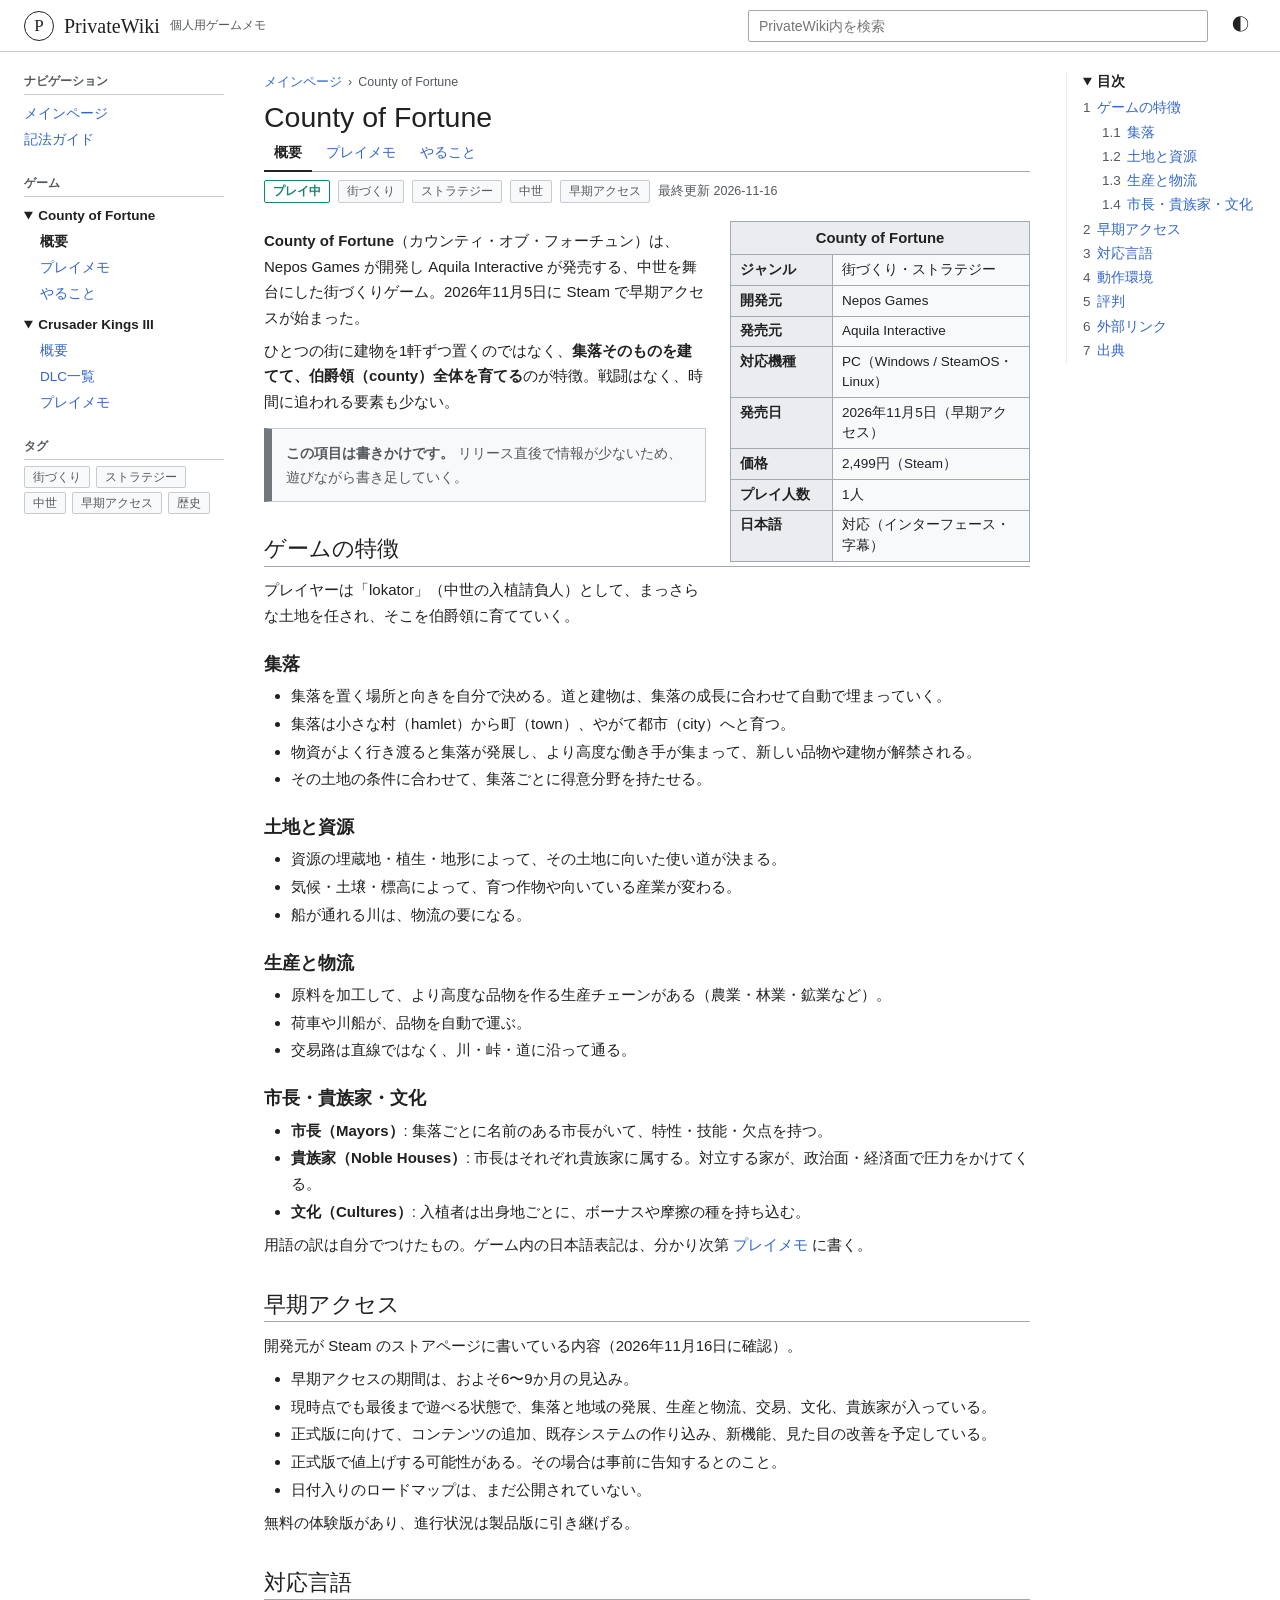
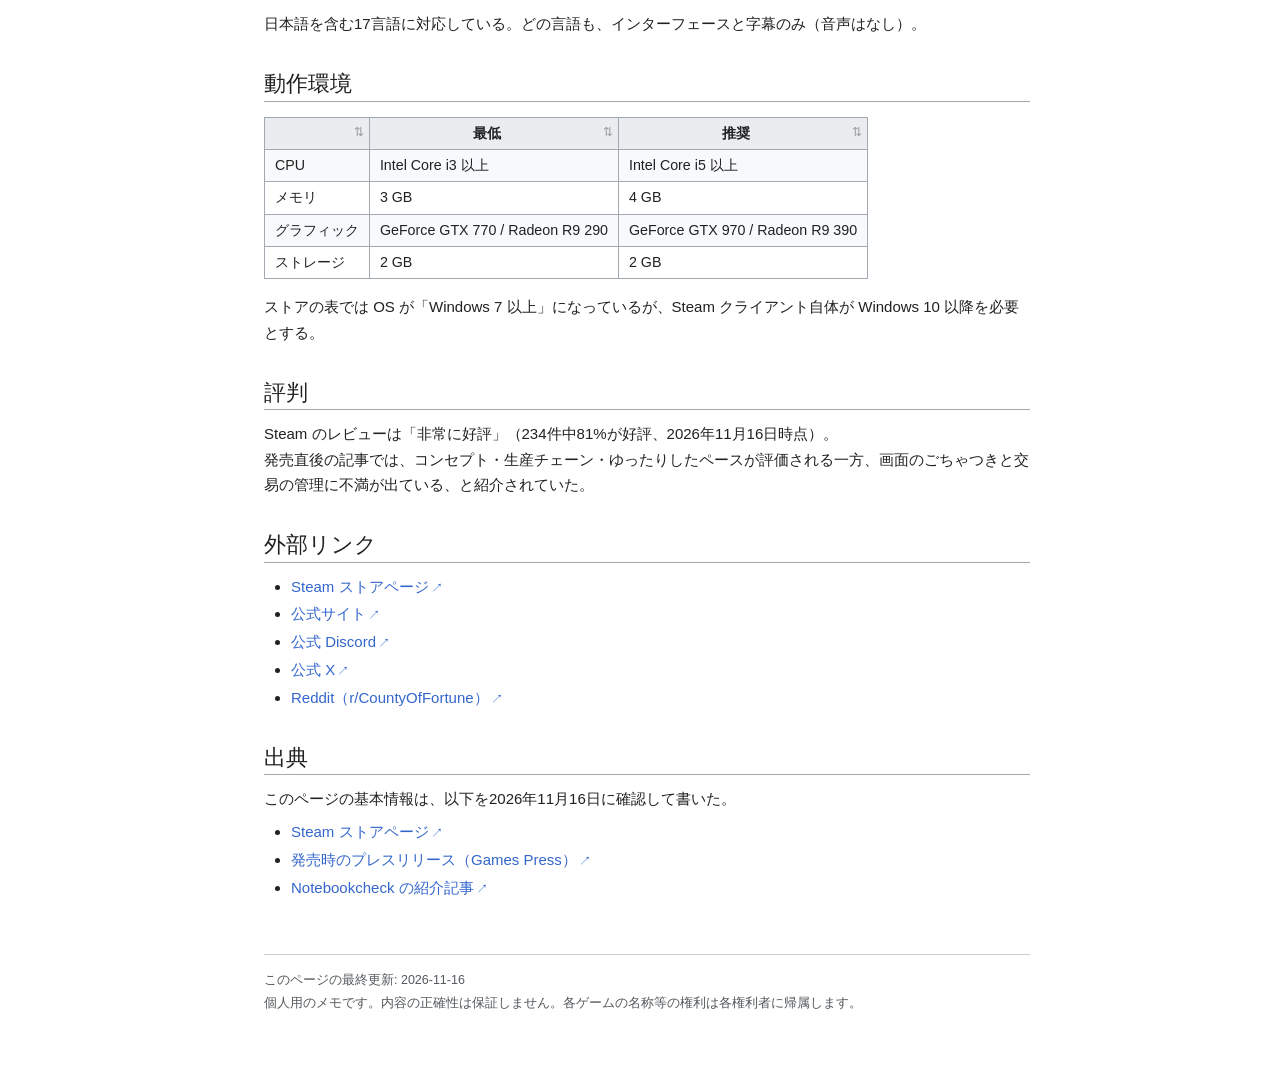
==== games/county-of-fortune/index.html @ 24b830d9 "first commit" ====
<!doctype html>
<html lang="ja">
<head>
<meta charset="utf-8">
<meta name="viewport" content="width=device-width, initial-scale=1">
<title>County of Fortune - PrivateWiki</title>
<link rel="stylesheet" href="../../assets/wiki.css">
</head>
<body>
<noscript>このページの表示には JavaScript が必要です。</noscript>

<script type="text/markdown">
# County of Fortune

:::infobox County of Fortune
ジャンル | 街づくり・ストラテジー
開発元 | Nepos Games
発売元 | Aquila Interactive
対応機種 | PC（Windows / SteamOS・Linux）
発売日 | 2026年11月5日（早期アクセス）
価格 | 2,499円（Steam）
プレイ人数 | 1人
日本語 | 対応（インターフェース・字幕）
:::

**County of Fortune**（カウンティ・オブ・フォーチュン）は、Nepos Games が開発し Aquila Interactive が発売する、中世を舞台にした街づくりゲーム。2026年11月5日に Steam で早期アクセスが始まった。

ひとつの街に建物を1軒ずつ置くのではなく、**集落そのものを建てて、伯爵領（county）全体を育てる**のが特徴。戦闘はなく、時間に追われる要素も少ない。

:::stub リリース直後で情報が少ないため、遊びながら書き足していく。

## ゲームの特徴

プレイヤーは「lokator」（中世の入植請負人）として、まっさらな土地を任され、そこを伯爵領に育てていく。

### 集落

- 集落を置く場所と向きを自分で決める。道と建物は、集落の成長に合わせて自動で埋まっていく。
- 集落は小さな村（hamlet）から町（town）、やがて都市（city）へと育つ。
- 物資がよく行き渡ると集落が発展し、より高度な働き手が集まって、新しい品物や建物が解禁される。
- その土地の条件に合わせて、集落ごとに得意分野を持たせる。

### 土地と資源

- 資源の埋蔵地・植生・地形によって、その土地に向いた使い道が決まる。
- 気候・土壌・標高によって、育つ作物や向いている産業が変わる。
- 船が通れる川は、物流の要になる。

### 生産と物流

- 原料を加工して、より高度な品物を作る生産チェーンがある（農業・林業・鉱業など）。
- 荷車や川船が、品物を自動で運ぶ。
- 交易路は直線ではなく、川・峠・道に沿って通る。

### 市長・貴族家・文化

- **市長（Mayors）**: 集落ごとに名前のある市長がいて、特性・技能・欠点を持つ。
- **貴族家（Noble Houses）**: 市長はそれぞれ貴族家に属する。対立する家が、政治面・経済面で圧力をかけてくる。
- **文化（Cultures）**: 入植者は出身地ごとに、ボーナスや摩擦の種を持ち込む。

用語の訳は自分でつけたもの。ゲーム内の日本語表記は、分かり次第 [[プレイメモ]] に書く。

## 早期アクセス

開発元が Steam のストアページに書いている内容（2026年11月16日に確認）。

- 早期アクセスの期間は、およそ6〜9か月の見込み。
- 現時点でも最後まで遊べる状態で、集落と地域の発展、生産と物流、交易、文化、貴族家が入っている。
- 正式版に向けて、コンテンツの追加、既存システムの作り込み、新機能、見た目の改善を予定している。
- 正式版で値上げする可能性がある。その場合は事前に告知するとのこと。
- 日付入りのロードマップは、まだ公開されていない。

無料の体験版があり、進行状況は製品版に引き継げる。

## 対応言語

日本語を含む17言語に対応している。どの言語も、インターフェースと字幕のみ（音声はなし）。

## 動作環境

| | 最低 | 推奨 |
|---|---|---|
| CPU | Intel Core i3 以上 | Intel Core i5 以上 |
| メモリ | 3 GB | 4 GB |
| グラフィック | GeForce GTX 770 / Radeon R9 290 | GeForce GTX 970 / Radeon R9 390 |
| ストレージ | 2 GB | 2 GB |

ストアの表では OS が「Windows 7 以上」になっているが、Steam クライアント自体が Windows 10 以降を必要とする。

## 評判

Steam のレビューは「非常に好評」（234件中81%が好評、2026年11月16日時点）。
発売直後の記事では、コンセプト・生産チェーン・ゆったりしたペースが評価される一方、画面のごちゃつきと交易の管理に不満が出ている、と紹介されていた。

## 外部リンク

- [Steam ストアページ](https://store.steampowered.com/app/3204330/County_of_Fortune/)
- [公式サイト](https://nepos.games/county_of_fortune/)
- [公式 Discord](https://discord.gg/S4QCYrXwpE)
- [公式 X](https://x.com/CountyOfFortune)
- [Reddit（r/CountyOfFortune）](https://www.reddit.com/r/CountyOfFortune/)

## 出典

このページの基本情報は、以下を2026年11月16日に確認して書いた。

- [Steam ストアページ](https://store.steampowered.com/app/3204330/County_of_Fortune/)
- [発売時のプレスリリース（Games Press）](https://www.gamespress.com/en-US/Indie-county-builder-County-of-Fortune-lands-into-Steam-Early-Access-t)
- [Notebookcheck の紹介記事](https://www.notebookcheck.net/New-on-Steam-This-medieval-city-builder-lets-players-develop-entire-counties.1444200.0.html)
</script>

<script src="../../assets/vendor/marked.min.js"></script>
<script src="../../assets/pages.js"></script>
<script src="../../assets/wiki.js"></script>
</body>
</html>
---- assets/wiki.css ----
/* PrivateWiki — Wikipedia風の共通スタイル */

:root {
  --bg: #ffffff;
  --bg-subtle: #f8f9fa;
  --bg-header: #eaecf0;
  --bg-stripe: #ffffff;
  --text: #202122;
  --text-sub: #54595d;
  --border: #a2a9b1;
  --border-light: #c8ccd1;
  --border-faint: #eaecf0;
  --link: #3366cc;
  --link-visited: #6b4ba1;
  --link-new: #d73333;
  --mark: #fef6a7;
  --note: #3366cc;
  --warn: #edab00;
  --stub: #72777d;
  --ok: #14866d;
  --shadow: 0 2px 10px rgba(0, 0, 0, 0.16);
  --font-sans: -apple-system, BlinkMacSystemFont, "Segoe UI", "Hiragino Kaku Gothic ProN",
    "Yu Gothic UI", "Meiryo", sans-serif;
  --font-serif: "Linux Libertine", Georgia, "Times New Roman", "Hiragino Mincho ProN",
    "Yu Mincho", "YuMincho", serif;
  --font-mono: Consolas, "SFMono-Regular", Menlo, "MS Gothic", monospace;
  --header-h: 52px;
  color-scheme: light;
}

:root[data-theme="dark"] {
  --bg: #101418;
  --bg-subtle: #1b1f24;
  --bg-header: #272c33;
  --bg-stripe: #14181d;
  --text: #eaecf0;
  --text-sub: #a2a9b1;
  --border: #5b6269;
  --border-light: #434a51;
  --border-faint: #2a2f36;
  --link: #88a3e8;
  --link-visited: #a799cd;
  --link-new: #fd7865;
  --mark: #6b5a00;
  --note: #6d8fe0;
  --warn: #d9a200;
  --stub: #8a9199;
  --ok: #2cb491;
  --shadow: 0 2px 12px rgba(0, 0, 0, 0.6);
  color-scheme: dark;
}

* {
  box-sizing: border-box;
}

html {
  scroll-padding-top: calc(var(--header-h) + 12px);
  -webkit-text-size-adjust: 100%;
}

body {
  margin: 0;
  background: var(--bg);
  color: var(--text);
  font-family: var(--font-sans);
  font-size: 15px;
  line-height: 1.7;
}

a {
  color: var(--link);
  text-decoration: none;
}

a:hover {
  text-decoration: underline;
}

a.new,
a.new:visited {
  color: var(--link-new);
}

mark {
  background: var(--mark);
  color: inherit;
  padding: 0 1px;
}

noscript {
  display: block;
  padding: 24px;
}

/* ---------- ヘッダー ---------- */

.site-header {
  position: sticky;
  top: 0;
  z-index: 20;
  display: flex;
  align-items: center;
  gap: 16px;
  height: var(--header-h);
  padding: 0 24px;
  background: var(--bg);
  border-bottom: 1px solid var(--border-light);
}

.logo {
  display: flex;
  align-items: center;
  gap: 10px;
  color: var(--text);
  font-family: var(--font-serif);
  font-size: 20px;
  white-space: nowrap;
}

.logo:hover {
  text-decoration: none;
}

.logo-mark {
  display: grid;
  place-items: center;
  width: 30px;
  height: 30px;
  border: 1px solid var(--text);
  border-radius: 50%;
  font-size: 17px;
  line-height: 1;
}

.logo small {
  color: var(--text-sub);
  font-family: var(--font-sans);
  font-size: 11.5px;
}

.search {
  position: relative;
  flex: 1;
  max-width: 460px;
  margin-left: auto;
}

.search input {
  width: 100%;
  height: 32px;
  padding: 0 10px;
  border: 1px solid var(--border);
  border-radius: 2px;
  background: var(--bg);
  color: var(--text);
  font: inherit;
  font-size: 14px;
}

.search input:focus {
  outline: 2px solid var(--link);
  outline-offset: -1px;
  border-color: var(--link);
}

.search-results {
  position: absolute;
  top: 100%;
  left: 0;
  right: 0;
  z-index: 30;
  max-height: 70vh;
  margin-top: 2px;
  overflow: auto;
  background: var(--bg);
  border: 1px solid var(--border);
  box-shadow: var(--shadow);
}

.search-results a {
  display: block;
  padding: 7px 12px;
  border-bottom: 1px solid var(--border-faint);
  color: var(--text);
}

.search-results a:hover,
.search-results a.sel {
  background: var(--bg-header);
  text-decoration: none;
}

.search-results .r-title {
  color: var(--link);
  font-weight: 600;
}

.search-results .r-sub {
  margin-left: 8px;
  color: var(--text-sub);
  font-size: 12px;
}

.search-results .r-snip {
  color: var(--text-sub);
  font-size: 12.5px;
  line-height: 1.5;
}

.search-note {
  padding: 8px 12px;
  color: var(--text-sub);
  font-size: 12.5px;
}

.icon-btn {
  display: inline-grid;
  place-items: center;
  width: 32px;
  height: 32px;
  flex: none;
  padding: 0;
  border: 1px solid transparent;
  border-radius: 2px;
  background: none;
  color: var(--text);
  font: inherit;
  font-size: 17px;
  cursor: pointer;
}

.icon-btn:hover {
  background: var(--bg-header);
}

.menu-btn {
  display: none;
}

/* ---------- レイアウト ---------- */

.layout {
  display: grid;
  grid-template-columns: 200px minmax(0, 1fr);
  column-gap: 40px;
  max-width: 1440px;
  margin: 0 auto;
  padding: 20px 24px 64px;
}

.sidebar {
  position: sticky;
  top: calc(var(--header-h) + 20px);
  align-self: start;
  max-height: calc(100vh - var(--header-h) - 40px);
  overflow: auto;
  font-size: 13.5px;
  line-height: 1.5;
}

.sidebar h2 {
  margin: 0 0 6px;
  padding-bottom: 4px;
  border-bottom: 1px solid var(--border-light);
  color: var(--text-sub);
  font-size: 12px;
  font-weight: 600;
}

.sidebar section {
  margin-bottom: 20px;
}

.sidebar ul {
  margin: 0;
  padding: 0;
  list-style: none;
}

.sidebar li {
  padding: 3px 0;
}

.sidebar details {
  margin-bottom: 4px;
}

.sidebar summary {
  padding: 3px 0;
  cursor: pointer;
  font-weight: 600;
}

.sidebar details ul {
  padding-left: 16px;
}

.sidebar .tags {
  display: flex;
  flex-wrap: wrap;
  gap: 4px 6px;
}

.backdrop {
  display: none;
}

.content {
  display: grid;
  grid-template-columns: minmax(0, 1fr);
  min-width: 0;
  max-width: 1160px;
}

.content > * {
  min-width: 0;
}

/* ---------- ページ見出しまわり ---------- */

.breadcrumb {
  margin-bottom: 6px;
  color: var(--text-sub);
  font-size: 12.5px;
}

.breadcrumb .sep {
  margin: 0 6px;
}

.page-title {
  margin: 0;
  padding-bottom: 4px;
  border-bottom: 1px solid var(--border);
  font-size: 1.9em;
  font-weight: 400;
  line-height: 1.3;
}

.page-title.has-tabs {
  border-bottom: 0;
  padding-bottom: 0;
}

.page-tabs {
  display: flex;
  flex-wrap: wrap;
  gap: 0 4px;
  border-bottom: 1px solid var(--border);
  font-size: 13.5px;
}

.page-tabs a,
.page-tabs strong {
  margin-bottom: -1px;
  padding: 6px 10px 5px;
  border-bottom: 2px solid transparent;
}

.page-tabs strong {
  border-bottom-color: var(--text);
}

.page-meta {
  display: flex;
  flex-wrap: wrap;
  align-items: center;
  gap: 4px 8px;
  margin: 8px 0 18px;
  color: var(--text-sub);
  font-size: 12.5px;
}

.badge,
.tag {
  display: inline-block;
  padding: 0 8px;
  border: 1px solid var(--border-light);
  border-radius: 2px;
  background: var(--bg-subtle);
  color: var(--text-sub);
  font-size: 12px;
  line-height: 1.7;
  white-space: nowrap;
}

a.tag:hover {
  border-color: var(--link);
  color: var(--link);
  text-decoration: none;
}

.badge {
  border-color: currentColor;
  background: none;
  font-weight: 600;
}

.badge.playing {
  color: var(--ok);
}

.badge.cleared {
  color: var(--note);
}

.badge.paused {
  color: var(--warn);
}

/* ---------- 目次 ---------- */

.toc {
  justify-self: start;
  min-width: 220px;
  max-width: 100%;
  margin: 0 0 18px;
  padding: 8px 16px 10px;
  border: 1px solid var(--border);
  background: var(--bg-subtle);
  font-size: 13.5px;
  line-height: 1.5;
}

.toc-title {
  cursor: pointer;
  font-weight: 700;
}

.toc[open] > .toc-title {
  margin-bottom: 4px;
}

.nowrap {
  white-space: nowrap;
}

.toc ol {
  margin: 0;
  padding: 0;
  list-style: none;
}

.toc ol ol {
  padding-left: 1.4em;
}

.toc a {
  display: block;
  padding: 2px 0;
}

.toc .num {
  margin-right: 0.5em;
  color: var(--text-sub);
}

.toc a.active {
  color: var(--text);
  font-weight: 600;
}

@media (min-width: 1200px) {
  .content {
    grid-template-columns: minmax(0, 1fr) 190px;
    column-gap: 36px;
  }

  .content > * {
    grid-column: 1;
  }

  .content > .toc {
    grid-column: 2;
    grid-row: 1 / span 8;
    position: sticky;
    top: calc(var(--header-h) + 20px);
    align-self: start;
    justify-self: stretch;
    min-width: 0;
    max-height: calc(100vh - var(--header-h) - 40px);
    margin: 0;
    padding: 0 0 0 16px;
    overflow: auto;
    border: 0;
    border-left: 1px solid var(--border-faint);
    background: none;
  }
}

/* ---------- 本文 ---------- */

.body {
  overflow-wrap: break-word;
}

.body::after {
  content: "";
  display: block;
  clear: both;
}

.body > :first-child {
  margin-top: 0;
}

.body a:visited {
  color: var(--link-visited);
}

.body a.external::after {
  content: "↗";
  margin-left: 2px;
  font-size: 0.8em;
}

.body h2 {
  margin: 1.5em 0 0.5em;
  padding-bottom: 2px;
  border-bottom: 1px solid var(--border);
  font-size: 1.45em;
  font-weight: 400;
  line-height: 1.35;
}

.body h3 {
  margin: 1.3em 0 0.3em;
  font-size: 1.2em;
  line-height: 1.4;
}

.body h4 {
  margin: 1.1em 0 0.2em;
  font-size: 1.05em;
}

.body p {
  margin: 0.5em 0;
}

.body ul,
.body ol {
  margin: 0.4em 0;
  padding-left: 1.8em;
}

.body li {
  margin: 0.15em 0;
}

.body img {
  max-width: 100%;
  height: auto;
}

.body hr {
  height: 1px;
  margin: 1.5em 0;
  border: 0;
  background: var(--border-light);
}

.body blockquote {
  margin: 1em 0;
  padding: 0.2em 1em;
  border-left: 4px solid var(--border-light);
  color: var(--text-sub);
}

.body code,
.body kbd {
  padding: 1px 4px;
  border: 1px solid var(--border-faint);
  border-radius: 2px;
  background: var(--bg-subtle);
  font-family: var(--font-mono);
  font-size: 0.92em;
}

.body kbd {
  border-color: var(--border-light);
  box-shadow: 0 1px 0 var(--border-light);
}

.body pre {
  margin: 1em 0;
  padding: 0.8em 1em;
  overflow: auto;
  border: 1px solid var(--border-light);
  background: var(--bg-subtle);
  line-height: 1.5;
}

.body pre code {
  padding: 0;
  border: 0;
  background: none;
}

/* 表（wikitable） */

.table-wrap {
  margin: 1em 0;
  overflow-x: auto;
}

.body table {
  border-collapse: collapse;
  border: 1px solid var(--border);
  background: var(--bg-subtle);
  font-size: 0.95em;
  line-height: 1.5;
}

.body th,
.body td {
  padding: 0.35em 0.7em;
  border: 1px solid var(--border);
  vertical-align: top;
}

.body th {
  background: var(--bg-header);
  text-align: center;
}

.body tbody tr:nth-child(even) > td {
  background: var(--bg-stripe);
}

.body th.sortable {
  position: relative;
  padding-right: 1.7em;
  cursor: pointer;
  user-select: none;
  white-space: nowrap;
}

.body th.sortable::after {
  content: "⇅";
  position: absolute;
  right: 0.45em;
  opacity: 0.4;
  font-size: 0.85em;
  font-weight: 400;
}

.body th[aria-sort="ascending"]::after {
  content: "▲";
  opacity: 1;
}

.body th[aria-sort="descending"]::after {
  content: "▼";
  opacity: 1;
}

/* 基礎情報ボックス（infobox） */

.body table.infobox {
  float: right;
  clear: right;
  width: 300px;
  margin: 0 0 16px 24px;
  font-size: 0.9em;
}

.infobox caption {
  padding: 0.35em 0.6em;
  border: 1px solid var(--border);
  border-bottom: 0;
  background: var(--bg-header);
  font-size: 1.1em;
  font-weight: 700;
}

.infobox th {
  width: 34%;
  text-align: left;
  white-space: nowrap;
}

.body .infobox tbody tr > td {
  background: var(--bg-subtle);
}

.infobox td.infobox-full {
  text-align: center;
}

/* 折りたたみ・囲み */

details.spoiler {
  margin: 1em 0;
  border: 1px solid var(--border-light);
  background: var(--bg-subtle);
}

details.spoiler > summary {
  padding: 0.4em 0.9em;
  cursor: pointer;
  font-weight: 600;
}

details.spoiler[open] > summary {
  border-bottom: 1px solid var(--border-light);
}

details.spoiler > :not(summary) {
  margin-right: 0.9rem;
  margin-left: 0.9rem;
}

details.spoiler > ul,
details.spoiler > ol {
  margin-left: 0.2rem;
}

.box {
  margin: 1em 0;
  padding: 0.3em 1em;
  overflow: hidden;
  border: 1px solid var(--border-light);
  border-left: 8px solid var(--note);
  background: var(--bg-subtle);
}

.box-warn {
  border-left-color: var(--warn);
}

.box-stub {
  border-left-color: var(--stub);
  color: var(--text-sub);
  font-size: 0.95em;
}

.box-title {
  font-weight: 700;
}

/* チェックリスト */

.body ul.task-list {
  padding-left: 0.3em;
  list-style: none;
}

.task-list label {
  cursor: pointer;
}

.task-list input {
  margin: 0 0.5em 0 0;
  vertical-align: -1px;
}

.task-list li.done > label {
  color: var(--text-sub);
}

.task-progress {
  display: flex;
  align-items: center;
  gap: 10px;
  margin: 0.6em 0 0.2em;
  color: var(--text-sub);
  font-size: 12.5px;
}

.task-progress progress {
  width: 160px;
  height: 8px;
  accent-color: var(--ok);
}

/* メインページ用 */

.recent {
  list-style: none;
  padding-left: 0 !important;
}

.recent time {
  display: inline-block;
  min-width: 7.2em;
  color: var(--text-sub);
  font-variant-numeric: tabular-nums;
}

/* ---------- フッター ---------- */

.page-footer {
  margin-top: 48px;
  padding-top: 12px;
  border-top: 1px solid var(--border-light);
  color: var(--text-sub);
  font-size: 12.5px;
}

.page-footer p {
  margin: 0.2em 0;
}

/* ---------- 狭い画面 ---------- */

@media (max-width: 899px) {
  .site-header {
    gap: 10px;
    padding: 0 12px;
  }

  .menu-btn {
    display: inline-grid;
  }

  .logo small {
    display: none;
  }

  .layout {
    grid-template-columns: minmax(0, 1fr);
    padding: 14px 16px 48px;
  }

  .sidebar {
    position: fixed;
    top: var(--header-h);
    bottom: 0;
    left: 0;
    z-index: 15;
    width: 270px;
    max-width: 85vw;
    max-height: none;
    padding: 18px 18px 32px;
    border-right: 1px solid var(--border-light);
    background: var(--bg);
    font-size: 15px;
    transform: translateX(-100%);
    transition: transform 0.18s ease;
    visibility: hidden;
  }

  .nav-open .sidebar {
    transform: none;
    visibility: visible;
    box-shadow: var(--shadow);
  }

  .nav-open .backdrop {
    display: block;
    position: fixed;
    inset: var(--header-h) 0 0 0;
    z-index: 14;
    background: rgba(0, 0, 0, 0.35);
  }

  .page-title {
    font-size: 1.6em;
  }
}

@media (max-width: 699px) {
  .body table.infobox {
    float: none;
    width: 100%;
    margin: 0 0 16px;
  }

  .logo-text {
    display: none;
  }

  .toc {
    justify-self: stretch;
  }
}

@media (prefers-reduced-motion: reduce) {
  .sidebar {
    transition: none;
  }
}

/* ---------- 印刷 ---------- */

@media print {
  .site-header,
  .sidebar,
  .page-tabs,
  .toc,
  .backdrop {
    display: none !important;
  }

  .layout {
    display: block;
    padding: 0;
  }

  details.spoiler > summary {
    list-style: none;
  }
}
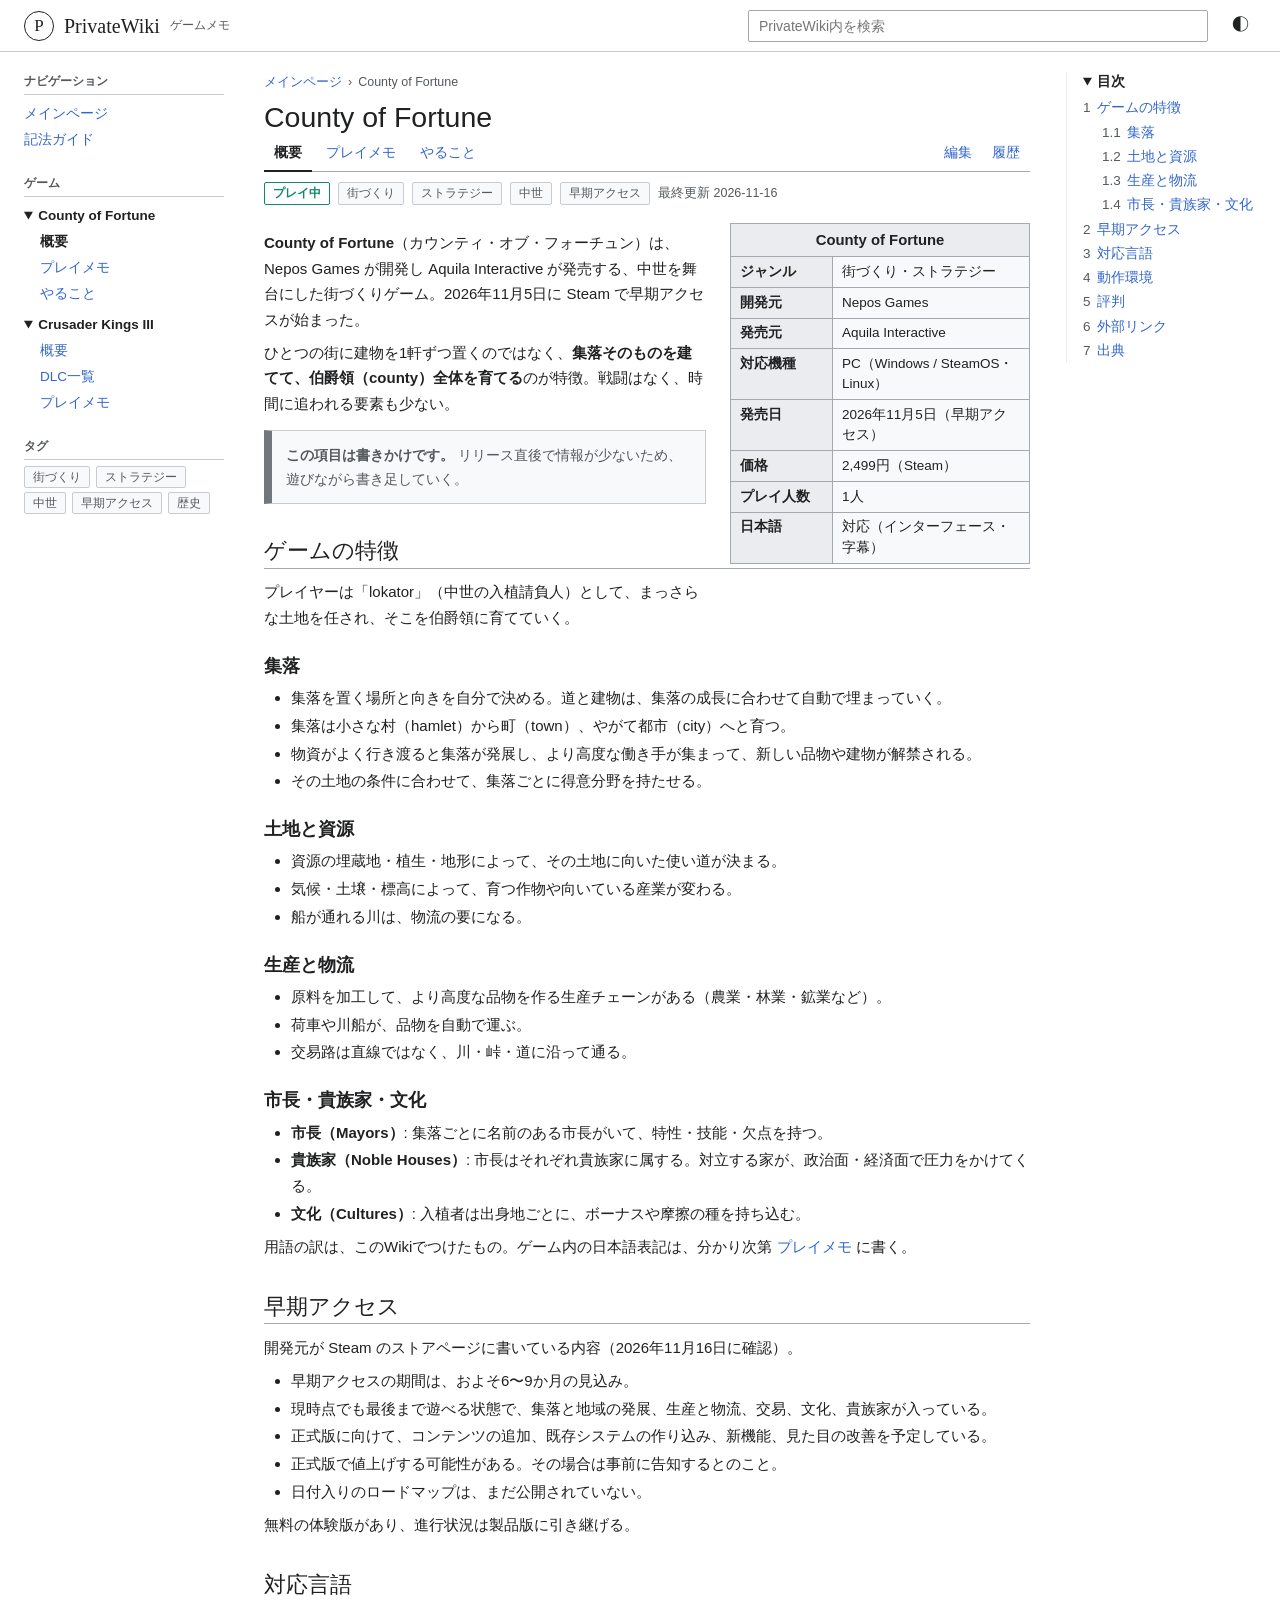
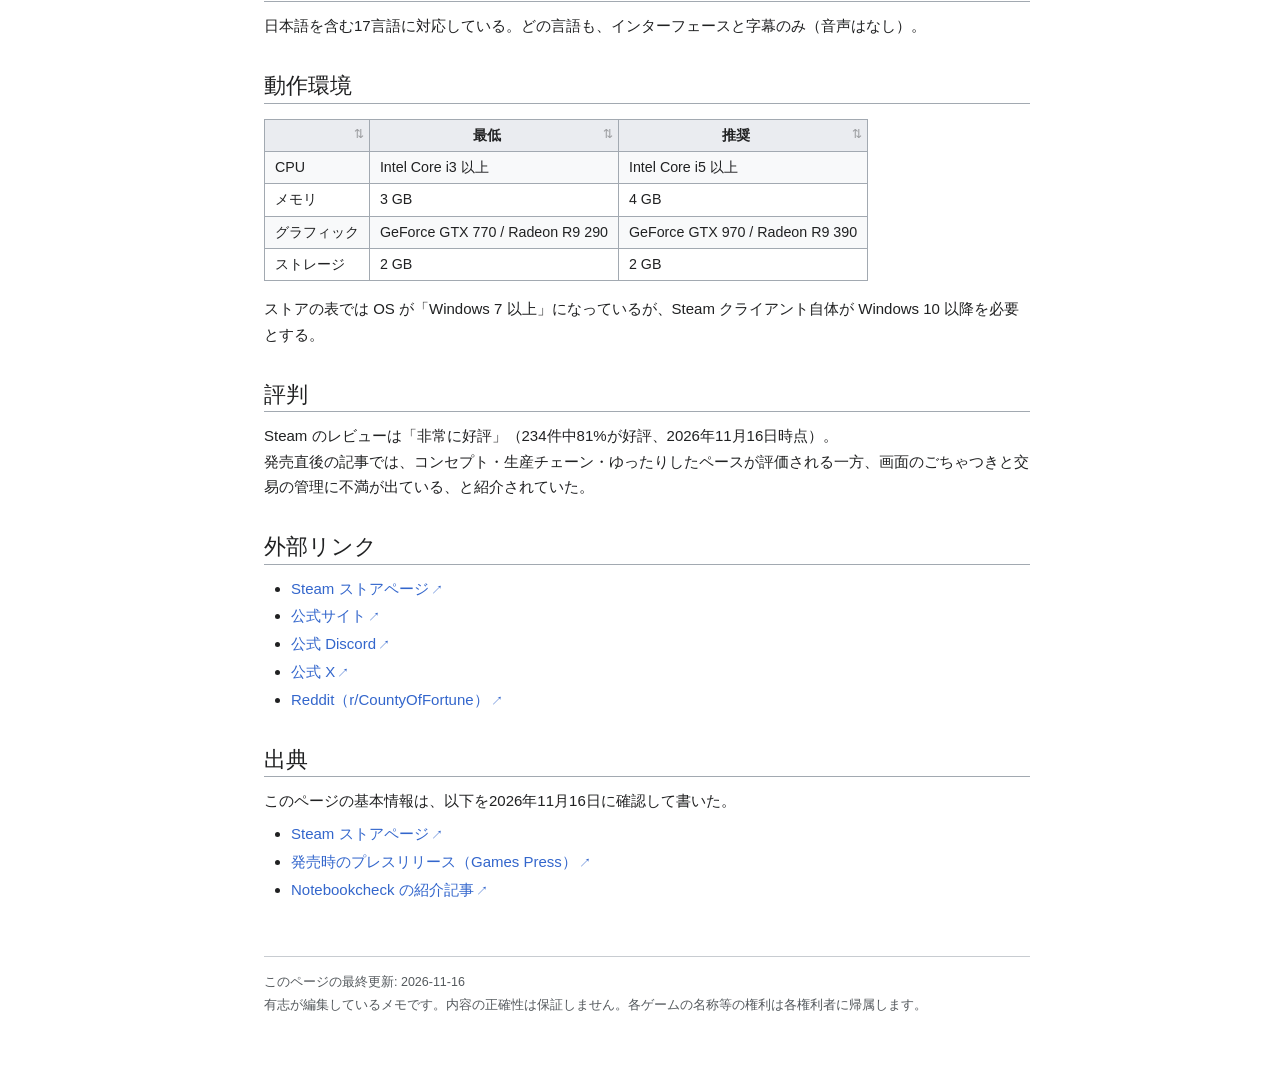
==== commit f17037e0: "共同編集に向けた修正" ====
--- a/games/county-of-fortune/index.html
+++ b/games/county-of-fortune/index.html
@@ -58,7 +58,7 @@
 - **貴族家（Noble Houses）**: 市長はそれぞれ貴族家に属する。対立する家が、政治面・経済面で圧力をかけてくる。
 - **文化（Cultures）**: 入植者は出身地ごとに、ボーナスや摩擦の種を持ち込む。
 
-用語の訳は自分でつけたもの。ゲーム内の日本語表記は、分かり次第 [[プレイメモ]] に書く。
+用語の訳は、このWikiでつけたもの。ゲーム内の日本語表記は、分かり次第 [[プレイメモ]] に書く。
 
 ## 早期アクセス
 
--- a/assets/wiki.css
+++ b/assets/wiki.css
@@ -330,7 +330,7 @@
 }
 
 .page-title {
-  margin: 0;
+  margin: 0 0 12px;
   padding-bottom: 4px;
   border-bottom: 1px solid var(--border);
   font-size: 1.9em;
@@ -339,6 +339,7 @@
 }
 
 .page-title.has-tabs {
+  margin-bottom: 0;
   border-bottom: 0;
   padding-bottom: 0;
 }
@@ -347,6 +348,7 @@
   display: flex;
   flex-wrap: wrap;
   gap: 0 4px;
+  margin-bottom: 12px;
   border-bottom: 1px solid var(--border);
   font-size: 13.5px;
 }
@@ -362,12 +364,17 @@
   border-bottom-color: var(--text);
 }
 
+.page-actions {
+  display: flex;
+  margin-left: auto;
+}
+
 .page-meta {
   display: flex;
   flex-wrap: wrap;
   align-items: center;
   gap: 4px 8px;
-  margin: 8px 0 18px;
+  margin: -2px 0 18px;
   color: var(--text-sub);
   font-size: 12.5px;
 }
